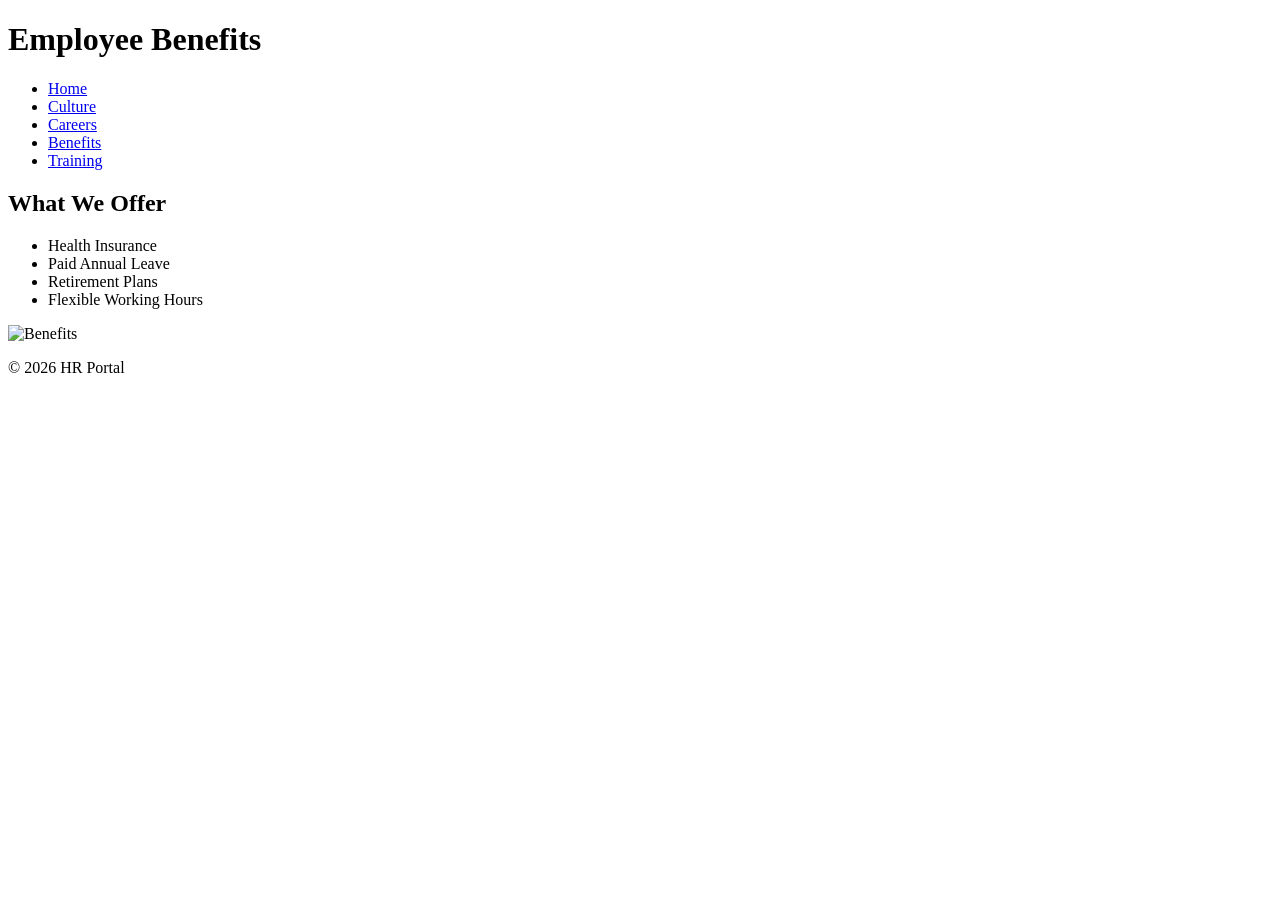
==== benefits.html @ 75f233b6 "Add files via upload" ====
<!DOCTYPE html>
<html>
<head>
  <title>Employee Benefits</title>
  <link rel="stylesheet" href="style.css">
</head>
<body>

<header>
  <h1>Employee Benefits</h1>
</header>

<nav>
  <ul>
    <li><a href="index.html">Home</a></li>
    <li><a href="culture.html">Culture</a></li>
    <li><a href="careers.html">Careers</a></li>
    <li><a href="benefits.html">Benefits</a></li>
    <li><a href="training.html">Training</a></li>
  </ul>
</nav>

<div class="container">

  <h2>What We Offer</h2>

  <ul>
    <li>Health Insurance</li>
    <li>Paid Annual Leave</li>
    <li>Retirement Plans</li>
    <li>Flexible Working Hours</li>
  </ul>

  <img src="https://via.placeholder.com/600x300" alt="Benefits">

</div>

<footer>
  <p>© 2026 HR Portal</p>
</footer>

</body>
</html>
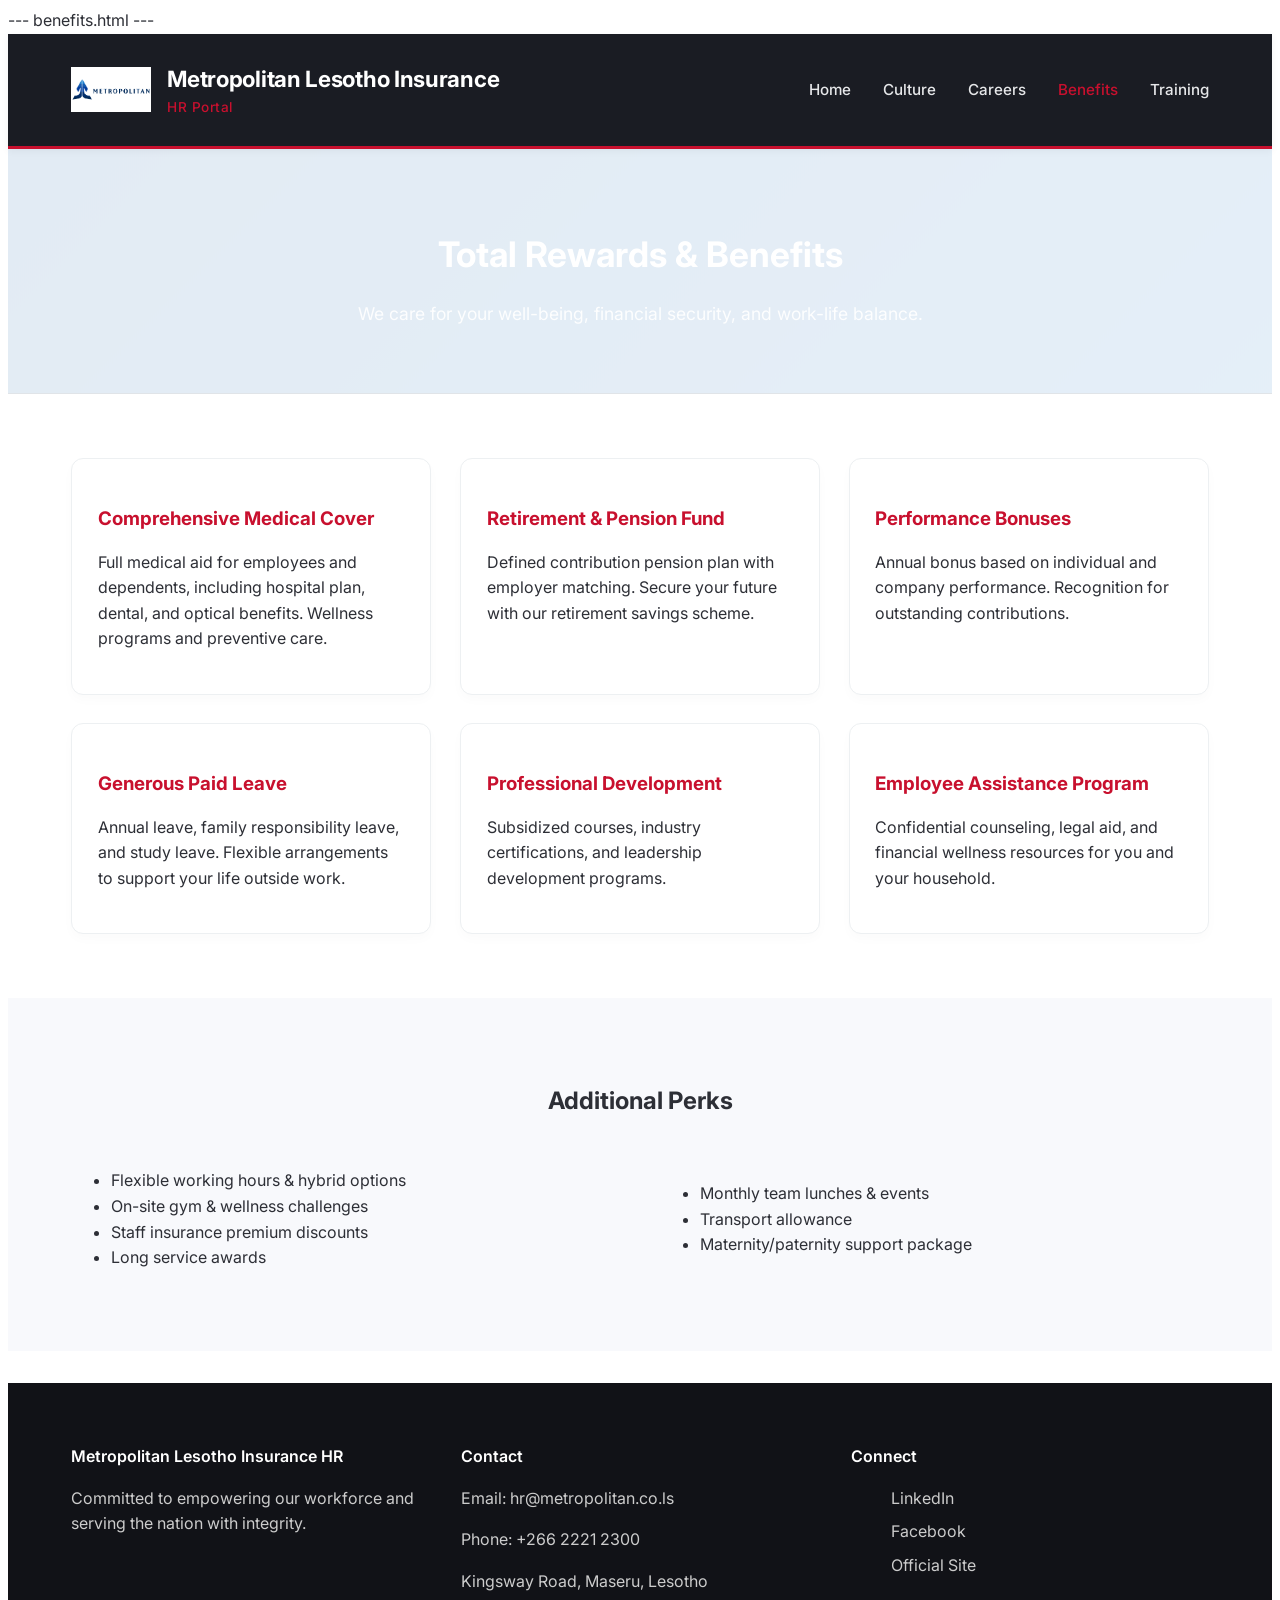
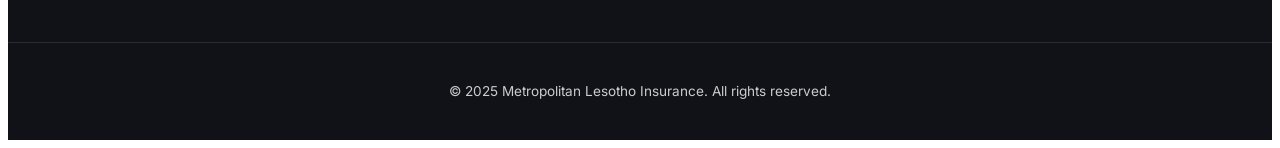
==== commit d2fd35e0: "Add files via upload" ====
--- a/benefits.html
+++ b/benefits.html
@@ -1,43 +1,122 @@
+--- benefits.html ---
 <!DOCTYPE html>
-<html>
+<html lang="en">
 <head>
-  <title>Employee Benefits</title>
-  <link rel="stylesheet" href="style.css">
+    <meta charset="UTF-8">
+    <meta name="viewport" content="width=device-width, initial-scale=1.0">
+    <title>Metropolitan Lesotho Insurance | Employee Benefits</title>
+    <link rel="stylesheet" href="css/style.css">
+    <link href="https://fonts.googleapis.com/css2?family=Inter:opsz,wght@14..32,300;14..32,400;14..32,600;14..32,700&display=swap" rel="stylesheet">
 </head>
 <body>
+    <header>
+        <div class="container header-container">
+            <div class="logo">
+                <img src="images/logo.png" alt="Metropolitan Lesotho Insurance Logo" class="logo-img">
+                <div class="logo-text">
+                    <strong>Metropolitan Lesotho Insurance</strong>
+                    <span>HR Portal</span>
+                </div>
+            </div>
+            <nav>
+                <ul class="nav-links">
+                    <li><a href="index.html">Home</a></li>
+                    <li><a href="culture.html">Culture</a></li>
+                    <li><a href="careers.html">Careers</a></li>
+                    <li><a href="benefits.html" class="active">Benefits</a></li>
+                    <li><a href="training.html">Training</a></li>
+                </ul>
+            </nav>
+        </div>
+    </header>
 
-<header>
-  <h1>Employee Benefits</h1>
-</header>
+    <main>
+        <section class="page-header" style="background-image: linear-gradient(135deg, #0B3C6D, #1E5FA8), url('images/10.jpeg'); background-blend-mode: overlay; background-size: cover; background-position: center;">
+            <div class="container">
+                <h1>Total Rewards & Benefits</h1>
+                <p>We care for your well-being, financial security, and work-life balance.</p>
+            </div>
+        </section>
 
-<nav>
-  <ul>
-    <li><a href="index.html">Home</a></li>
-    <li><a href="culture.html">Culture</a></li>
-    <li><a href="careers.html">Careers</a></li>
-    <li><a href="benefits.html">Benefits</a></li>
-    <li><a href="training.html">Training</a></li>
-  </ul>
-</nav>
+        <section class="section">
+            <div class="container">
+                <div class="benefits-grid">
+                    <div class="benefit-card">
+                        <h3>Comprehensive Medical Cover</h3>
+                        <p>Full medical aid for employees and dependents, including hospital plan, dental, and optical benefits. Wellness programs and preventive care.</p>
+                    </div>
+                    <div class="benefit-card">
+                        <h3>Retirement & Pension Fund</h3>
+                        <p>Defined contribution pension plan with employer matching. Secure your future with our retirement savings scheme.</p>
+                    </div>
+                    <div class="benefit-card">
+                        <h3>Performance Bonuses</h3>
+                        <p>Annual bonus based on individual and company performance. Recognition for outstanding contributions.</p>
+                    </div>
+                    <div class="benefit-card">
+                        <h3>Generous Paid Leave</h3>
+                        <p>Annual leave, family responsibility leave, and study leave. Flexible arrangements to support your life outside work.</p>
+                    </div>
+                    <div class="benefit-card">
+                        <h3>Professional Development</h3>
+                        <p>Subsidized courses, industry certifications, and leadership development programs.</p>
+                    </div>
+                    <div class="benefit-card">
+                        <h3>Employee Assistance Program</h3>
+                        <p>Confidential counseling, legal aid, and financial wellness resources for you and your household.</p>
+                    </div>
+                </div>
+            </div>
+        </section>
 
-<div class="container">
+        <section class="section bg-light">
+            <div class="container">
+                <h2 class="text-center">Additional Perks</h2>
+                <div class="two-col-grid">
+                    <div>
+                        <ul>
+                            <li>Flexible working hours & hybrid options</li>
+                            <li>On-site gym & wellness challenges</li>
+                            <li>Staff insurance premium discounts</li>
+                            <li>Long service awards</li>
+                        </ul>
+                    </div>
+                    <div>
+                        <ul>
+                            <li>Monthly team lunches & events</li>
+                            <li>Transport allowance</li>
+                            <li>Maternity/paternity support package</li>
+                        </ul>
+                    </div>
+                </div>
+            </div>
+        </section>
+    </main>
 
-  <h2>What We Offer</h2>
-
-  <ul>
-    <li>Health Insurance</li>
-    <li>Paid Annual Leave</li>
-    <li>Retirement Plans</li>
-    <li>Flexible Working Hours</li>
-  </ul>
-
-  <img src="https://via.placeholder.com/600x300" alt="Benefits">
-
-</div>
-
-<footer>
-  <p>© 2026 HR Portal</p>
-</footer>
-
+    <footer>
+        <div class="container footer-grid">
+            <div>
+                <h4>Metropolitan Lesotho Insurance HR</h4>
+                <p>Committed to empowering our workforce and serving the nation with integrity.</p>
+            </div>
+            <div>
+                <h4>Contact</h4>
+                <p>Email: hr@metropolitan.co.ls</p>
+                <p>Phone: +266 2221 2300</p>
+                <p>Kingsway Road, Maseru, Lesotho</p>
+            </div>
+            <div>
+                <h4>Connect</h4>
+                <ul class="social-links">
+                    <li><a href="#">LinkedIn</a></li>
+                    <li><a href="#">Facebook</a></li>
+                    <li><a href="https://www.metropolitan.co.za" target="_blank" rel="noopener">Official Site</a></li>
+                </ul>
+            </div>
+        </div>
+        <div class="footer-bottom">
+            <p>&copy; 2025 Metropolitan Lesotho Insurance. All rights reserved.</p>
+        </div>
+    </footer>
 </body>
 </html>
--- a/css/style.css
+++ b/css/style.css
@@ -0,0 +1,512 @@
+--- css/style.css ---
+* {
+    margin: 0;
+    padding: 0;
+    box-sizing: border-box;
+}
+
+body {
+    font-family: 'Inter', 'Roboto', sans-serif;
+    color: #2d2f36;
+    line-height: 1.6;
+    background-color: #ffffff;
+}
+
+.container {
+    width: 90%;
+    max-width: 1200px;
+    margin: 0 auto;
+}
+
+/* HEADER & NAVIGATION */
+header {
+    background: #1a1c23;
+    border-bottom: 3px solid #c8102e;
+    position: sticky;
+    top: 0;
+    z-index: 100;
+    box-shadow: 0 2px 8px rgba(0,0,0,0.05);
+}
+
+.header-container {
+    display: flex;
+    justify-content: space-between;
+    align-items: center;
+    padding: 1rem 0;
+    flex-wrap: wrap;
+}
+
+.logo {
+    display: flex;
+    align-items: center;
+    gap: 1rem;
+}
+
+.logo-img {
+    width: 80px;
+    height: 80px;
+    object-fit: contain;
+    transition: transform 0.2s;
+}
+
+.logo-img:hover {
+    transform: scale(1.05);
+}
+
+.logo-text {
+    display: flex;
+    flex-direction: column;
+}
+
+.logo-text strong {
+    font-size: 1.4rem;
+    color: white;
+    letter-spacing: -0.3px;
+    font-weight: 700;
+}
+
+.logo-text span {
+    font-size: 0.85rem;
+    color: #c8102e;
+    font-weight: 500;
+    letter-spacing: 0.5px;
+}
+
+.nav-links {
+    display: flex;
+    list-style: none;
+    gap: 2rem;
+}
+
+.nav-links a {
+    text-decoration: none;
+    color: #e6e7e9;
+    font-weight: 500;
+    transition: 0.2s;
+    font-size: 0.95rem;
+}
+
+.nav-links a:hover, .nav-links a.active {
+    color: #c8102e;
+}
+
+/* BUTTONS */
+.btn-primary {
+    background: #c8102e;
+    color: white;
+    border: none;
+    padding: 12px 28px;
+    font-weight: 600;
+    border-radius: 4px;
+    text-decoration: none;
+    display: inline-block;
+    transition: background 0.2s, transform 0.1s;
+    cursor: pointer;
+    font-size: 0.9rem;
+}
+
+.btn-primary:hover {
+    background: #a00d26;
+    transform: translateY(-2px);
+}
+
+.btn-secondary {
+    background: transparent;
+    border: 1.5px solid #c8102e;
+    color: #c8102e;
+    padding: 10px 24px;
+    font-weight: 600;
+    border-radius: 4px;
+    text-decoration: none;
+    display: inline-block;
+    transition: all 0.2s;
+}
+
+.btn-secondary:hover {
+    background: #c8102e;
+    color: white;
+}
+
+.btn-outline {
+    background: transparent;
+    border: 1px solid #c8102e;
+    padding: 8px 20px;
+    color: #c8102e;
+    font-weight: 500;
+    border-radius: 30px;
+    cursor: pointer;
+    transition: 0.2s;
+    font-size: 0.85rem;
+}
+
+.btn-outline:hover {
+    background: #c8102e;
+    color: white;
+}
+
+/* HERO */
+.hero {
+    background-size: cover;
+    background-position: center 35%;
+    padding: 6rem 0;
+    color: white;
+    text-align: center;
+}
+
+.hero-content h1 {
+    font-size: 2.8rem;
+    margin-bottom: 1rem;
+    font-weight: 700;
+}
+
+.hero-content p {
+    font-size: 1.2rem;
+    max-width: 700px;
+    margin: 0 auto 2rem;
+    opacity: 0.9;
+}
+
+/* SECTIONS */
+.section {
+    padding: 4rem 0;
+}
+
+.bg-light {
+    background: #f8f9fc;
+}
+
+.text-center {
+    text-align: center;
+    margin-bottom: 2rem;
+}
+
+/* GRIDS */
+.two-col-grid {
+    display: grid;
+    grid-template-columns: 1fr 1fr;
+    gap: 2.5rem;
+    align-items: center;
+}
+
+.three-col-grid {
+    display: grid;
+    grid-template-columns: repeat(auto-fit, minmax(280px, 1fr));
+    gap: 2rem;
+}
+
+.team-grid {
+    display: flex;
+    justify-content: center;
+    gap: 2rem;
+    flex-wrap: wrap;
+}
+
+.team-card {
+    background: white;
+    border-radius: 12px;
+    overflow: hidden;
+    box-shadow: 0 8px 20px rgba(0,0,0,0.05);
+    text-align: center;
+    padding: 1.5rem;
+    transition: transform 0.25s;
+    width: 240px;
+}
+
+.team-card:hover {
+    transform: translateY(-5px);
+}
+
+.team-card img {
+    width: 120px;
+    height: 120px;
+    border-radius: 50%;
+    object-fit: cover;
+    margin-bottom: 1rem;
+}
+
+.team-card h3 {
+    font-size: 1.2rem;
+    margin-bottom: 0.2rem;
+}
+
+.team-card p {
+    color: #5a5e6a;
+    font-size: 0.85rem;
+}
+
+/* VIDEO */
+.video-wrapper {
+    position: relative;
+    padding-bottom: 56.25%;
+    height: 0;
+    overflow: hidden;
+    border-radius: 12px;
+    margin: 1rem 0;
+}
+
+.video-wrapper iframe {
+    position: absolute;
+    top: 0;
+    left: 0;
+    width: 100%;
+    height: 100%;
+}
+
+/* CARDS & LISTS */
+.card {
+    background: white;
+    border-radius: 12px;
+    padding: 1.8rem;
+    box-shadow: 0 2px 8px rgba(0,0,0,0.04);
+    border: 1px solid #eaeef2;
+}
+
+.card ul {
+    margin-top: 0.8rem;
+    padding-left: 1.2rem;
+}
+
+.card li {
+    margin-bottom: 0.4rem;
+}
+
+.job-listings {
+    display: flex;
+    flex-direction: column;
+    gap: 1.5rem;
+}
+
+.job-card {
+    background: #ffffff;
+    border-left: 5px solid #c8102e;
+    padding: 1.5rem;
+    box-shadow: 0 2px 8px rgba(0,0,0,0.04);
+    border-radius: 8px;
+}
+
+.job-card h3 {
+    color: #1a1c23;
+    margin-bottom: 0.5rem;
+}
+
+.job-card p {
+    margin: 0.6rem 0;
+    color: #3a3e48;
+}
+
+.benefits-grid {
+    display: grid;
+    grid-template-columns: repeat(auto-fill, minmax(320px, 1fr));
+    gap: 1.8rem;
+}
+
+.benefit-card {
+    background: white;
+    padding: 1.6rem;
+    border-radius: 12px;
+    box-shadow: 0 5px 12px rgba(0,0,0,0.02);
+    border: 1px solid #edf0f2;
+    transition: all 0.2s;
+}
+
+.benefit-card:hover {
+    border-color: #c8102e;
+}
+
+.benefit-card h3 {
+    margin-bottom: 0.8rem;
+    color: #c8102e;
+}
+
+.training-list {
+    display: flex;
+    flex-direction: column;
+    gap: 1.4rem;
+}
+
+.training-item {
+    background: white;
+    border-radius: 12px;
+    padding: 1.4rem;
+    border: 1px solid #e9edf2;
+}
+
+.training-item h3 {
+    margin-bottom: 0.4rem;
+}
+
+.policy-links {
+    display: flex;
+    gap: 3rem;
+    justify-content: center;
+    flex-wrap: wrap;
+    background: #f4f6fa;
+    padding: 2rem;
+    border-radius: 20px;
+}
+
+.policy-links ul {
+    list-style: none;
+}
+
+.policy-links li {
+    margin-bottom: 0.8rem;
+}
+
+.policy-links a {
+    text-decoration: none;
+    color: #c8102e;
+    font-weight: 500;
+}
+
+.benefits-list {
+    list-style: disc;
+    max-width: 600px;
+    margin: 1rem auto;
+    padding-left: 1.5rem;
+}
+
+/* PAGE HEADER */
+.page-header {
+    background: #f0f2f5;
+    padding: 3rem 0;
+    border-bottom: 1px solid #e0e4e8;
+    text-align: center;
+    background-size: cover;
+    background-position: center;
+    color: white;
+}
+
+.page-header h1 {
+    font-size: 2.2rem;
+    color: white;
+    margin-bottom: 0.5rem;
+}
+
+.page-header p {
+    color: rgba(255,255,255,0.9);
+    font-size: 1.1rem;
+}
+
+/* FOOTER */
+footer {
+    background: #111217;
+    color: #ccc;
+    padding-top: 2.5rem;
+    margin-top: 2rem;
+}
+
+.footer-grid {
+    display: grid;
+    grid-template-columns: repeat(auto-fit, minmax(220px, 1fr));
+    gap: 2rem;
+    padding-bottom: 2rem;
+}
+
+.footer-grid h4 {
+    color: white;
+    margin-bottom: 1rem;
+    font-weight: 600;
+}
+
+.social-links {
+    list-style: none;
+}
+
+.social-links li {
+    margin-bottom: 0.5rem;
+}
+
+.social-links a {
+    color: #ccc;
+    text-decoration: none;
+    transition: color 0.2s;
+}
+
+.social-links a:hover {
+    color: #c8102e;
+}
+
+.footer-bottom {
+    border-top: 1px solid #2a2c34;
+    text-align: center;
+    padding: 1.5rem;
+    font-size: 0.85rem;
+}
+
+/* RESPONSIVE */
+@media (max-width: 768px) {
+    .header-container {
+        flex-direction: column;
+        gap: 1rem;
+    }
+    
+    .logo {
+        width: 100%;
+        justify-content: center;
+    }
+    
+    .logo-img {
+        width: 60px;
+        height: 60px;
+    }
+    
+    .logo-text strong {
+        font-size: 1.1rem;
+    }
+    
+    .logo-text span {
+        font-size: 0.75rem;
+    }
+    
+    .nav-links {
+        gap: 1rem;
+        flex-wrap: wrap;
+        justify-content: center;
+    }
+    
+    .hero-content h1 {
+        font-size: 2rem;
+    }
+    
+    .two-col-grid {
+        grid-template-columns: 1fr;
+    }
+    
+    .team-card {
+        width: 100%;
+        max-width: 260px;
+    }
+    
+    .policy-links {
+        flex-direction: column;
+        gap: 1rem;
+    }
+    
+    .page-header h1 {
+        font-size: 1.8rem;
+    }
+}
+
+/* TABLET RESPONSIVE */
+@media (min-width: 769px) and (max-width: 1024px) {
+    .logo-img {
+        width: 70px;
+        height: 70px;
+    }
+    
+    .logo-text strong {
+        font-size: 1.2rem;
+    }
+}
+
+img.responsive-img {
+    width: 100%;
+    border-radius: 12px;
+    object-fit: cover;
+    height: auto;
+}
+
+button, .btn-primary, .btn-secondary, .btn-outline {
+    font-family: inherit;
+}
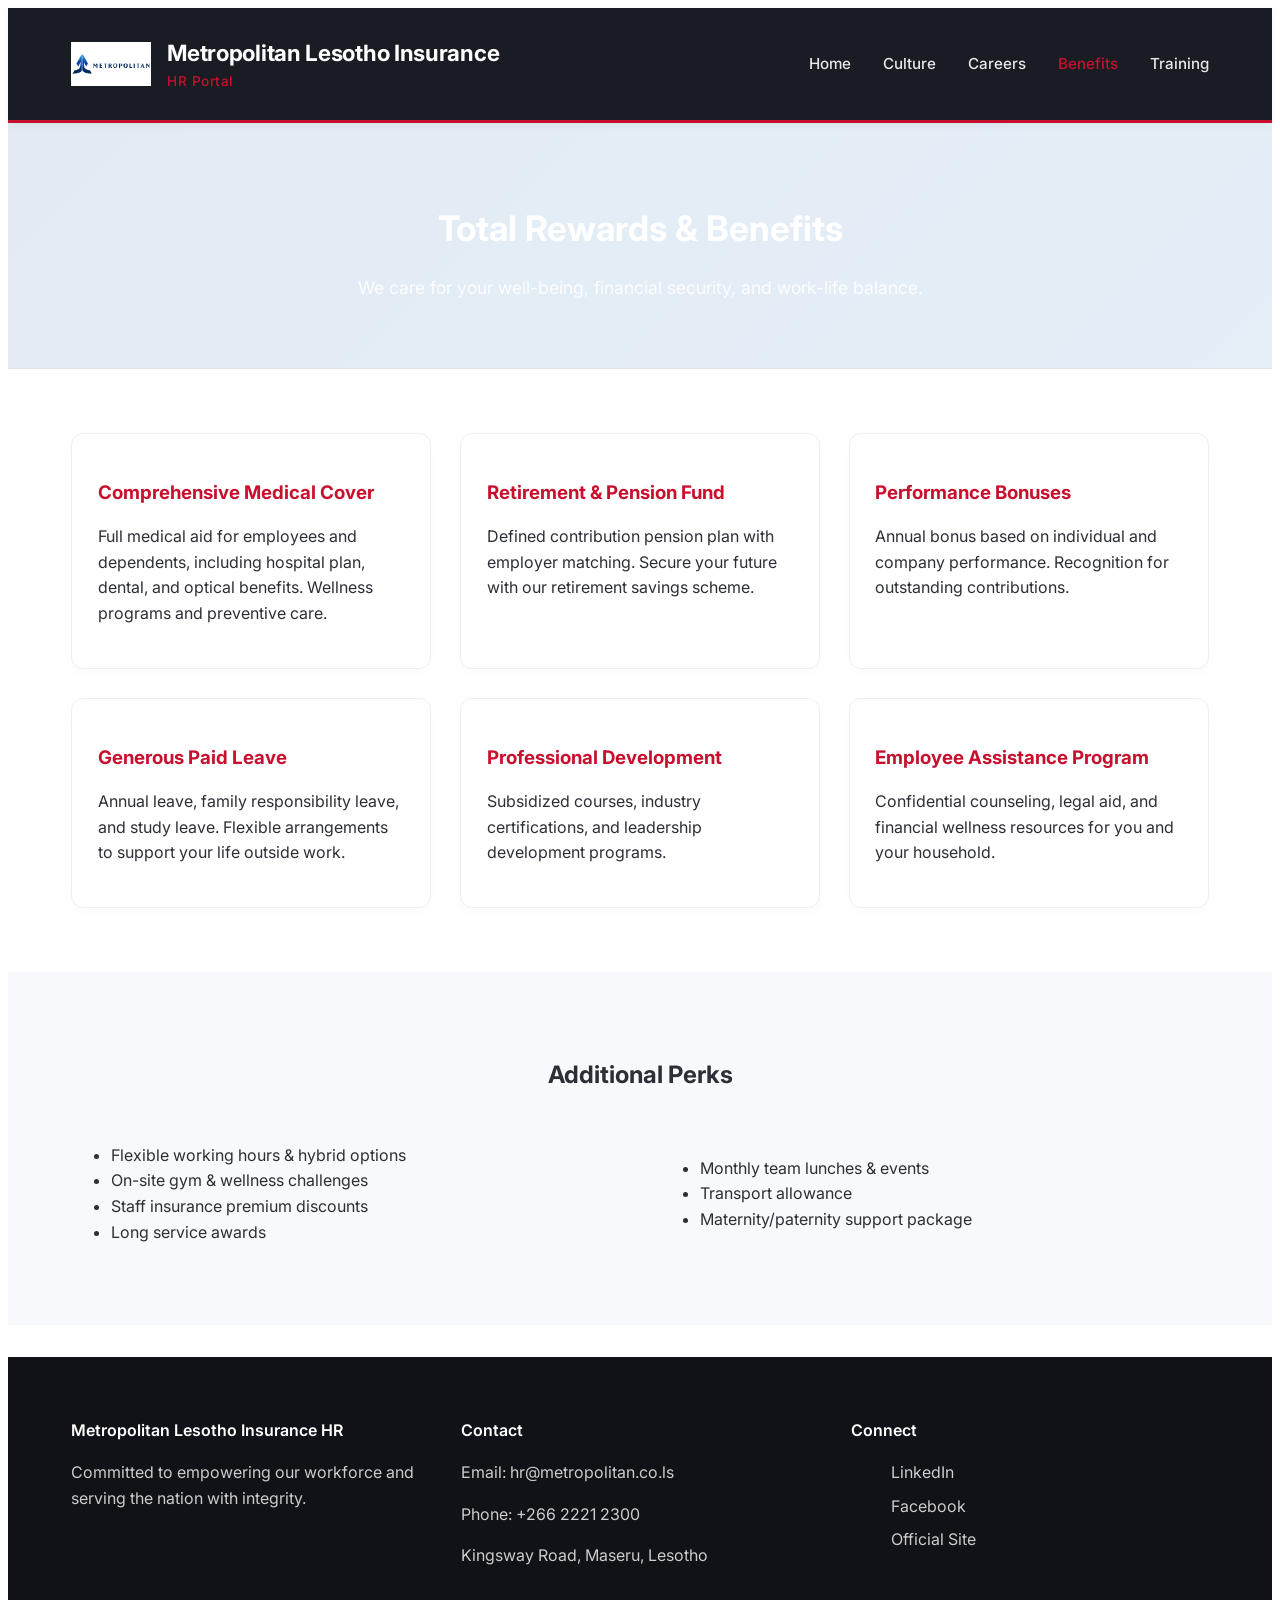
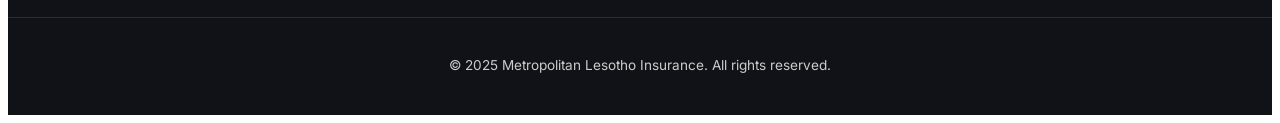
==== commit a8c52ff7: "Update benefits.html" ====
--- a/benefits.html
+++ b/benefits.html
@@ -1,4 +1,4 @@
---- benefits.html ---
+
 <!DOCTYPE html>
 <html lang="en">
 <head>
@@ -119,4 +119,4 @@
         </div>
     </footer>
 </body>
-</html>+</html>
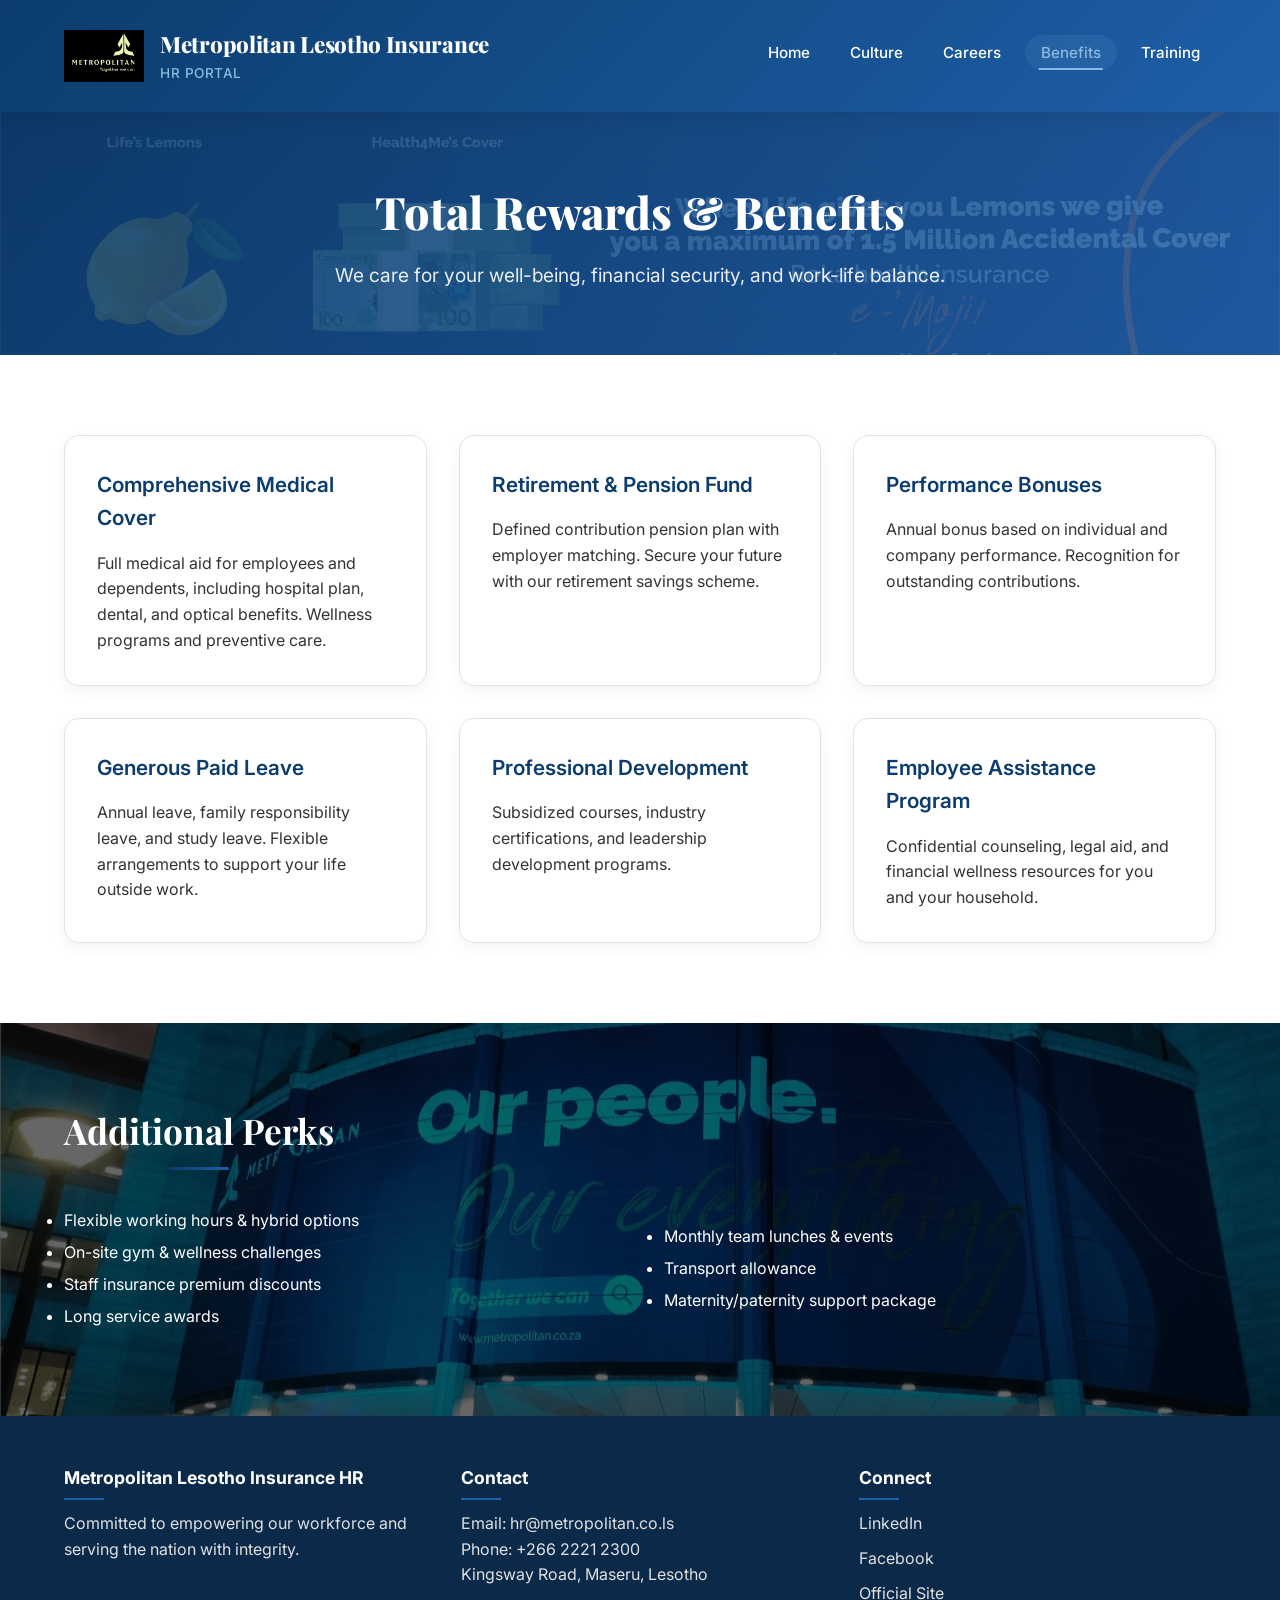
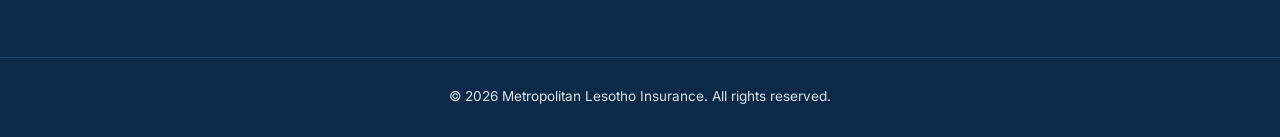
==== commit 0de345ae: "Add files via upload" ====
--- a/benefits.html
+++ b/benefits.html
@@ -6,7 +6,7 @@
     <meta name="viewport" content="width=device-width, initial-scale=1.0">
     <title>Metropolitan Lesotho Insurance | Employee Benefits</title>
     <link rel="stylesheet" href="css/style.css">
-    <link href="https://fonts.googleapis.com/css2?family=Inter:opsz,wght@14..32,300;14..32,400;14..32,600;14..32,700&display=swap" rel="stylesheet">
+    <link href="https://fonts.googleapis.com/css2?family=Inter:opsz,wght@14..32,300;14..32,400;14..32,600;14..32,700;14..32,800&family=Playfair+Display:wght@400;500;600;700&display=swap" rel="stylesheet">
 </head>
 <body>
     <header>
@@ -31,7 +31,7 @@
     </header>
 
     <main>
-        <section class="page-header" style="background-image: linear-gradient(135deg, #0B3C6D, #1E5FA8), url('images/10.jpeg'); background-blend-mode: overlay; background-size: cover; background-position: center;">
+        <section class="page-header" style="background-image: linear-gradient(135deg, rgba(11,60,109,0.9), rgba(30,95,168,0.85)), url('images/benefits.jpg'); background-size: cover; background-position: center;">
             <div class="container">
                 <h1>Total Rewards & Benefits</h1>
                 <p>We care for your well-being, financial security, and work-life balance.</p>
@@ -69,12 +69,13 @@
             </div>
         </section>
 
-        <section class="section bg-light">
-            <div class="container">
-                <h2 class="text-center">Additional Perks</h2>
+        <section class="section bg-light" style="background-image: url('images/f.png'); background-size: cover; background-position: center;">
+            <div class="overlay-light"></div>
+            <div class="container" style="position: relative; z-index: 2;">
+                <h2 class="text-center" style="color: white;">Additional Perks</h2>
                 <div class="two-col-grid">
                     <div>
-                        <ul>
+                        <ul style="color: white;">
                             <li>Flexible working hours & hybrid options</li>
                             <li>On-site gym & wellness challenges</li>
                             <li>Staff insurance premium discounts</li>
@@ -82,7 +83,7 @@
                         </ul>
                     </div>
                     <div>
-                        <ul>
+                        <ul style="color: white;">
                             <li>Monthly team lunches & events</li>
                             <li>Transport allowance</li>
                             <li>Maternity/paternity support package</li>
@@ -115,8 +116,8 @@
             </div>
         </div>
         <div class="footer-bottom">
-            <p>&copy; 2025 Metropolitan Lesotho Insurance. All rights reserved.</p>
+            <p>&copy; 2026 Metropolitan Lesotho Insurance. All rights reserved.</p>
         </div>
     </footer>
 </body>
-</html>
+</html>
--- a/css/style.css
+++ b/css/style.css
@@ -1,4 +1,4 @@
---- css/style.css ---
+
 * {
     margin: 0;
     padding: 0;
@@ -7,7 +7,7 @@
 
 body {
     font-family: 'Inter', 'Roboto', sans-serif;
-    color: #2d2f36;
+    color: #333333;
     line-height: 1.6;
     background-color: #ffffff;
 }
@@ -20,12 +20,12 @@
 
 /* HEADER & NAVIGATION */
 header {
-    background: #1a1c23;
-    border-bottom: 3px solid #c8102e;
+    background: linear-gradient(135deg, #0B3C6D, #1E5FA8);
+    border-bottom: none;
     position: sticky;
     top: 0;
     z-index: 100;
-    box-shadow: 0 2px 8px rgba(0,0,0,0.05);
+    box-shadow: 0 4px 20px rgba(0,0,0,0.1);
 }
 
 .header-container {
@@ -46,7 +46,8 @@
     width: 80px;
     height: 80px;
     object-fit: contain;
-    transition: transform 0.2s;
+    transition: transform 0.3s ease;
+    filter: brightness(1) invert(2);
 }
 
 .logo-img:hover {
@@ -62,277 +63,449 @@
     font-size: 1.4rem;
     color: white;
     letter-spacing: -0.3px;
-    font-weight: 700;
+    font-weight: 800;
+    font-family: 'Playfair Display', serif;
 }
 
 .logo-text span {
     font-size: 0.85rem;
-    color: #c8102e;
+    color: #8BB9E0;
     font-weight: 500;
     letter-spacing: 0.5px;
+    text-transform: uppercase;
 }
 
 .nav-links {
     display: flex;
     list-style: none;
-    gap: 2rem;
+    gap: 0.5rem;
 }
 
 .nav-links a {
     text-decoration: none;
-    color: #e6e7e9;
+    color: #ffffff;
     font-weight: 500;
-    transition: 0.2s;
+    transition: all 0.3s ease;
     font-size: 0.95rem;
-}
-
-.nav-links a:hover, .nav-links a.active {
-    color: #c8102e;
+    padding: 0.5rem 1rem;
+    border-radius: 30px;
+    position: relative;
+}
+
+.nav-links a::before {
+    content: '';
+    position: absolute;
+    bottom: 0;
+    left: 50%;
+    transform: translateX(-50%);
+    width: 0;
+    height: 2px;
+    background: #8BB9E0;
+    transition: width 0.3s ease;
+}
+
+.nav-links a:hover::before,
+.nav-links a.active::before {
+    width: 70%;
+}
+
+.nav-links a:hover {
+    color: #8BB9E0;
+    transform: translateY(-2px);
+}
+
+.nav-links a.active {
+    color: #8BB9E0;
+    background: rgba(139, 185, 224, 0.1);
 }
 
 /* BUTTONS */
 .btn-primary {
-    background: #c8102e;
+    background: linear-gradient(135deg, #0B3C6D, #1E5FA8);
     color: white;
     border: none;
-    padding: 12px 28px;
+    padding: 12px 32px;
     font-weight: 600;
-    border-radius: 4px;
+    border-radius: 50px;
     text-decoration: none;
     display: inline-block;
-    transition: background 0.2s, transform 0.1s;
+    transition: all 0.3s ease;
     cursor: pointer;
-    font-size: 0.9rem;
+    font-size: 0.95rem;
+    box-shadow: 0 4px 15px rgba(0,0,0,0.2);
+    position: relative;
+    overflow: hidden;
+}
+
+.btn-primary::before {
+    content: '';
+    position: absolute;
+    top: 50%;
+    left: 50%;
+    width: 0;
+    height: 0;
+    border-radius: 50%;
+    background: rgba(255,255,255,0.3);
+    transform: translate(-50%, -50%);
+    transition: width 0.6s, height 0.6s;
+}
+
+.btn-primary:hover::before {
+    width: 300px;
+    height: 300px;
 }
 
 .btn-primary:hover {
-    background: #a00d26;
-    transform: translateY(-2px);
+    background: linear-gradient(135deg, #1E5FA8, #2C7AC9);
+    transform: translateY(-3px);
+    box-shadow: 0 6px 20px rgba(0,0,0,0.25);
 }
 
 .btn-secondary {
     background: transparent;
-    border: 1.5px solid #c8102e;
-    color: #c8102e;
-    padding: 10px 24px;
+    border: 2px solid #1E5FA8;
+    color: #1E5FA8;
+    padding: 10px 28px;
     font-weight: 600;
-    border-radius: 4px;
+    border-radius: 50px;
     text-decoration: none;
     display: inline-block;
-    transition: all 0.2s;
+    transition: all 0.3s ease;
+    position: relative;
+    overflow: hidden;
 }
 
 .btn-secondary:hover {
-    background: #c8102e;
-    color: white;
+    background: #1E5FA8;
+    color: white;
+    transform: translateY(-2px);
+    box-shadow: 0 4px 12px rgba(30,95,168,0.3);
 }
 
 .btn-outline {
     background: transparent;
-    border: 1px solid #c8102e;
-    padding: 8px 20px;
-    color: #c8102e;
-    font-weight: 500;
-    border-radius: 30px;
+    border: 2px solid #1E5FA8;
+    padding: 8px 24px;
+    color: #1E5FA8;
+    font-weight: 600;
+    border-radius: 50px;
     cursor: pointer;
-    transition: 0.2s;
+    transition: all 0.3s ease;
     font-size: 0.85rem;
 }
 
 .btn-outline:hover {
-    background: #c8102e;
-    color: white;
+    background: #1E5FA8;
+    color: white;
+    transform: translateY(-2px);
+    box-shadow: 0 4px 12px rgba(30,95,168,0.3);
 }
 
 /* HERO */
 .hero {
     background-size: cover;
-    background-position: center 35%;
-    padding: 6rem 0;
+    background-position: center;
+    padding: 8rem 0;
     color: white;
     text-align: center;
+    position: relative;
+    background-attachment: fixed;
 }
 
 .hero-content h1 {
-    font-size: 2.8rem;
+    font-size: 3.2rem;
     margin-bottom: 1rem;
-    font-weight: 700;
+    font-weight: 800;
+    font-family: 'Playfair Display', serif;
+    animation: fadeInUp 0.8s ease;
 }
 
 .hero-content p {
     font-size: 1.2rem;
     max-width: 700px;
     margin: 0 auto 2rem;
-    opacity: 0.9;
+    opacity: 0.95;
+    animation: fadeInUp 0.8s ease 0.2s backwards;
+}
+
+/* Animations */
+@keyframes fadeInUp {
+    from {
+        opacity: 0;
+        transform: translateY(30px);
+    }
+    to {
+        opacity: 1;
+        transform: translateY(0);
+    }
 }
 
 /* SECTIONS */
 .section {
-    padding: 4rem 0;
+    padding: 5rem 0;
+    position: relative;
 }
 
 .bg-light {
-    background: #f8f9fc;
+    background: #F5F5F5;
+    position: relative;
+}
+
+.overlay {
+    position: absolute;
+    top: 0;
+    left: 0;
+    right: 0;
+    bottom: 0;
+    background: linear-gradient(135deg, rgba(11,60,109,0.85), rgba(30,95,168,0.8));
+    z-index: 1;
+}
+
+.overlay-light {
+    position: absolute;
+    top: 0;
+    left: 0;
+    right: 0;
+    bottom: 0;
+    background: rgba(0,0,0,0.6);
+    z-index: 1;
 }
 
 .text-center {
     text-align: center;
-    margin-bottom: 2rem;
+    margin-bottom: 3rem;
+}
+
+h2 {
+    color: #0B3C6D;
+    font-size: 2.2rem;
+    margin-bottom: 1rem;
+    font-weight: 700;
+    font-family: 'Playfair Display', serif;
+    position: relative;
+    display: inline-block;
+}
+
+h2::after {
+    content: '';
+    position: absolute;
+    bottom: -10px;
+    left: 50%;
+    transform: translateX(-50%);
+    width: 60px;
+    height: 3px;
+    background: linear-gradient(90deg, #0B3C6D, #1E5FA8);
+    border-radius: 2px;
+}
+
+h3 {
+    color: #0B3C6D;
+    font-size: 1.4rem;
+    margin-bottom: 0.5rem;
+    font-weight: 600;
 }
 
 /* GRIDS */
 .two-col-grid {
     display: grid;
     grid-template-columns: 1fr 1fr;
-    gap: 2.5rem;
+    gap: 3rem;
     align-items: center;
 }
 
 .three-col-grid {
     display: grid;
-    grid-template-columns: repeat(auto-fit, minmax(280px, 1fr));
+    grid-template-columns: repeat(auto-fit, minmax(300px, 1fr));
     gap: 2rem;
 }
 
 .team-grid {
     display: flex;
     justify-content: center;
-    gap: 2rem;
+    gap: 2.5rem;
     flex-wrap: wrap;
 }
 
 .team-card {
     background: white;
-    border-radius: 12px;
+    border-radius: 15px;
     overflow: hidden;
-    box-shadow: 0 8px 20px rgba(0,0,0,0.05);
+    box-shadow: 0 10px 30px rgba(0,0,0,0.1);
     text-align: center;
-    padding: 1.5rem;
-    transition: transform 0.25s;
-    width: 240px;
+    padding: 2rem;
+    transition: all 0.3s ease;
+    width: 260px;
 }
 
 .team-card:hover {
-    transform: translateY(-5px);
+    transform: translateY(-10px);
+    box-shadow: 0 20px 40px rgba(0,0,0,0.15);
 }
 
 .team-card img {
-    width: 120px;
-    height: 120px;
+    width: 140px;
+    height: 140px;
     border-radius: 50%;
     object-fit: cover;
-    margin-bottom: 1rem;
+    margin-bottom: 1.2rem;
+    border: 3px solid #1E5FA8;
+    transition: transform 0.3s ease;
+}
+
+.team-card:hover img {
+    transform: scale(1.05);
 }
 
 .team-card h3 {
-    font-size: 1.2rem;
-    margin-bottom: 0.2rem;
+    font-size: 1.3rem;
+    margin-bottom: 0.3rem;
+    color: #0B3C6D;
 }
 
 .team-card p {
-    color: #5a5e6a;
-    font-size: 0.85rem;
-}
-
-/* VIDEO */
+    color: #666;
+    font-size: 0.9rem;
+}
+
+/* VIDEO WRAPPER */
 .video-wrapper {
     position: relative;
-    padding-bottom: 56.25%;
-    height: 0;
+    margin: 2rem 0;
+    border-radius: 20px;
     overflow: hidden;
-    border-radius: 12px;
-    margin: 1rem 0;
-}
-
-.video-wrapper iframe {
-    position: absolute;
-    top: 0;
-    left: 0;
+    box-shadow: 0 15px 40px rgba(0,0,0,0.15);
+    transition: transform 0.3s ease, box-shadow 0.3s ease;
+    background: #000;
+}
+
+.video-wrapper:hover {
+    transform: scale(1.02);
+    box-shadow: 0 20px 50px rgba(0,0,0,0.2);
+}
+
+.video-wrapper video {
+    display: block;
     width: 100%;
-    height: 100%;
+    height: auto;
+    border-radius: 20px;
+}
+
+
+.video-wrapper video::-webkit-media-controls-play-button {
+    background-color: #1E5FA8;
+    border-radius: 50%;
 }
 
 /* CARDS & LISTS */
 .card {
     background: white;
-    border-radius: 12px;
-    padding: 1.8rem;
-    box-shadow: 0 2px 8px rgba(0,0,0,0.04);
-    border: 1px solid #eaeef2;
+    border-radius: 15px;
+    padding: 2rem;
+    box-shadow: 0 5px 20px rgba(0,0,0,0.08);
+    border: 1px solid #e0e4e8;
+    transition: all 0.3s ease;
+    height: 100%;
+}
+
+.card:hover {
+    transform: translateY(-5px);
+    box-shadow: 0 15px 35px rgba(0,0,0,0.12);
+    border-color: #1E5FA8;
 }
 
 .card ul {
-    margin-top: 0.8rem;
+    margin-top: 1rem;
     padding-left: 1.2rem;
 }
 
 .card li {
-    margin-bottom: 0.4rem;
+    margin-bottom: 0.5rem;
+    color: #333;
 }
 
 .job-listings {
     display: flex;
     flex-direction: column;
-    gap: 1.5rem;
+    gap: 1.8rem;
 }
 
 .job-card {
     background: #ffffff;
-    border-left: 5px solid #c8102e;
-    padding: 1.5rem;
-    box-shadow: 0 2px 8px rgba(0,0,0,0.04);
-    border-radius: 8px;
+    border-left: 5px solid #1E5FA8;
+    padding: 1.8rem;
+    box-shadow: 0 5px 15px rgba(0,0,0,0.05);
+    border-radius: 12px;
+    transition: all 0.3s ease;
+}
+
+.job-card:hover {
+    transform: translateX(8px);
+    box-shadow: 0 8px 25px rgba(0,0,0,0.1);
+    border-left-width: 8px;
 }
 
 .job-card h3 {
-    color: #1a1c23;
-    margin-bottom: 0.5rem;
+    color: #0B3C6D;
+    margin-bottom: 0.8rem;
+    font-size: 1.3rem;
 }
 
 .job-card p {
-    margin: 0.6rem 0;
-    color: #3a3e48;
+    margin: 0.8rem 0;
+    color: #333;
 }
 
 .benefits-grid {
     display: grid;
-    grid-template-columns: repeat(auto-fill, minmax(320px, 1fr));
-    gap: 1.8rem;
+    grid-template-columns: repeat(auto-fill, minmax(340px, 1fr));
+    gap: 2rem;
 }
 
 .benefit-card {
     background: white;
-    padding: 1.6rem;
-    border-radius: 12px;
-    box-shadow: 0 5px 12px rgba(0,0,0,0.02);
-    border: 1px solid #edf0f2;
-    transition: all 0.2s;
+    padding: 2rem;
+    border-radius: 15px;
+    box-shadow: 0 5px 15px rgba(0,0,0,0.05);
+    border: 1px solid #e0e4e8;
+    transition: all 0.3s ease;
 }
 
 .benefit-card:hover {
-    border-color: #c8102e;
+    border-color: #1E5FA8;
+    transform: translateY(-5px);
+    box-shadow: 0 12px 30px rgba(0,0,0,0.12);
 }
 
 .benefit-card h3 {
-    margin-bottom: 0.8rem;
-    color: #c8102e;
+    margin-bottom: 1rem;
+    color: #0B3C6D;
+    font-size: 1.3rem;
 }
 
 .training-list {
     display: flex;
     flex-direction: column;
-    gap: 1.4rem;
+    gap: 1.6rem;
 }
 
 .training-item {
     background: white;
-    border-radius: 12px;
-    padding: 1.4rem;
-    border: 1px solid #e9edf2;
+    border-radius: 15px;
+    padding: 1.6rem;
+    border: 1px solid #e0e4e8;
+    transition: all 0.3s ease;
+}
+
+.training-item:hover {
+    border-color: #1E5FA8;
+    transform: translateX(8px);
+    box-shadow: 0 5px 15px rgba(0,0,0,0.08);
 }
 
 .training-item h3 {
-    margin-bottom: 0.4rem;
+    margin-bottom: 0.6rem;
+    color: #0B3C6D;
+    font-size: 1.2rem;
 }
 
 .policy-links {
@@ -340,9 +513,10 @@
     gap: 3rem;
     justify-content: center;
     flex-wrap: wrap;
-    background: #f4f6fa;
+    background: rgba(255,255,255,0.95);
     padding: 2rem;
     border-radius: 20px;
+    backdrop-filter: blur(10px);
 }
 
 .policy-links ul {
@@ -355,8 +529,14 @@
 
 .policy-links a {
     text-decoration: none;
-    color: #c8102e;
+    color: #1E5FA8;
     font-weight: 500;
+    transition: all 0.2s;
+}
+
+.policy-links a:hover {
+    color: #0B3C6D;
+    padding-left: 5px;
 }
 
 .benefits-list {
@@ -364,49 +544,68 @@
     max-width: 600px;
     margin: 1rem auto;
     padding-left: 1.5rem;
+    color: white;
+}
+
+.benefits-list li {
+    margin-bottom: 0.8rem;
+    font-size: 1rem;
 }
 
 /* PAGE HEADER */
 .page-header {
-    background: #f0f2f5;
-    padding: 3rem 0;
-    border-bottom: 1px solid #e0e4e8;
+    background: linear-gradient(135deg, #0B3C6D, #1E5FA8);
+    padding: 4rem 0;
     text-align: center;
-    background-size: cover;
-    background-position: center;
-    color: white;
+    color: white;
+    position: relative;
 }
 
 .page-header h1 {
-    font-size: 2.2rem;
-    color: white;
-    margin-bottom: 0.5rem;
+    font-size: 2.8rem;
+    color: white;
+    margin-bottom: 0.8rem;
+    font-weight: 800;
+    font-family: 'Playfair Display', serif;
 }
 
 .page-header p {
     color: rgba(255,255,255,0.9);
-    font-size: 1.1rem;
+    font-size: 1.2rem;
 }
 
 /* FOOTER */
 footer {
-    background: #111217;
-    color: #ccc;
-    padding-top: 2.5rem;
-    margin-top: 2rem;
+    background: #0B2A4A;
+    color: #e0e0e0;
+    padding-top: 3rem;
+    margin-top: 0;
 }
 
 .footer-grid {
     display: grid;
-    grid-template-columns: repeat(auto-fit, minmax(220px, 1fr));
-    gap: 2rem;
-    padding-bottom: 2rem;
+    grid-template-columns: repeat(auto-fit, minmax(250px, 1fr));
+    gap: 2.5rem;
+    padding-bottom: 2.5rem;
 }
 
 .footer-grid h4 {
     color: white;
-    margin-bottom: 1rem;
-    font-weight: 600;
+    margin-bottom: 1.2rem;
+    font-weight: 700;
+    font-size: 1.1rem;
+    position: relative;
+    display: inline-block;
+}
+
+.footer-grid h4::after {
+    content: '';
+    position: absolute;
+    bottom: -8px;
+    left: 0;
+    width: 40px;
+    height: 2px;
+    background: #1E5FA8;
 }
 
 .social-links {
@@ -414,23 +613,24 @@
 }
 
 .social-links li {
-    margin-bottom: 0.5rem;
+    margin-bottom: 0.6rem;
 }
 
 .social-links a {
-    color: #ccc;
+    color: #e0e0e0;
     text-decoration: none;
-    transition: color 0.2s;
+    transition: all 0.2s;
 }
 
 .social-links a:hover {
-    color: #c8102e;
+    color: #8BB9E0;
+    padding-left: 5px;
 }
 
 .footer-bottom {
-    border-top: 1px solid #2a2c34;
+    border-top: 1px solid #1E4570;
     text-align: center;
-    padding: 1.5rem;
+    padding: 1.8rem;
     font-size: 0.85rem;
 }
 
@@ -438,7 +638,7 @@
 @media (max-width: 768px) {
     .header-container {
         flex-direction: column;
-        gap: 1rem;
+        gap: 1.2rem;
     }
     
     .logo {
@@ -456,35 +656,53 @@
     }
     
     .logo-text span {
-        font-size: 0.75rem;
+        font-size: 0.7rem;
     }
     
     .nav-links {
-        gap: 1rem;
+        gap: 0.5rem;
         flex-wrap: wrap;
         justify-content: center;
     }
     
+    .nav-links a {
+        padding: 0.4rem 0.8rem;
+        font-size: 0.85rem;
+    }
+    
     .hero-content h1 {
         font-size: 2rem;
     }
     
+    .hero {
+        padding: 4rem 0;
+    }
+    
     .two-col-grid {
         grid-template-columns: 1fr;
+        gap: 2rem;
     }
     
     .team-card {
         width: 100%;
-        max-width: 260px;
+        max-width: 280px;
     }
     
     .policy-links {
         flex-direction: column;
-        gap: 1rem;
+        gap: 1.5rem;
     }
     
     .page-header h1 {
         font-size: 1.8rem;
+    }
+    
+    h2 {
+        font-size: 1.6rem;
+    }
+    
+    .section {
+        padding: 3rem 0;
     }
 }
 
@@ -498,15 +716,45 @@
     .logo-text strong {
         font-size: 1.2rem;
     }
+    
+    .hero-content h1 {
+        font-size: 2.5rem;
+    }
 }
 
 img.responsive-img {
     width: 100%;
-    border-radius: 12px;
+    border-radius: 15px;
     object-fit: cover;
     height: auto;
+    box-shadow: 0 5px 15px rgba(0,0,0,0.1);
+    transition: transform 0.3s ease;
+}
+
+img.responsive-img:hover {
+    transform: scale(1.02);
 }
 
 button, .btn-primary, .btn-secondary, .btn-outline {
     font-family: inherit;
+}
+
+/* Lists styling */
+ul, ol {
+    color: #333;
+}
+
+li {
+    margin-bottom: 0.4rem;
+}
+
+/* Link styling */
+a {
+    color: #1E5FA8;
+    text-decoration: none;
+    transition: all 0.2s;
+}
+
+a:hover {
+    color: #0B3C6D;
 }
